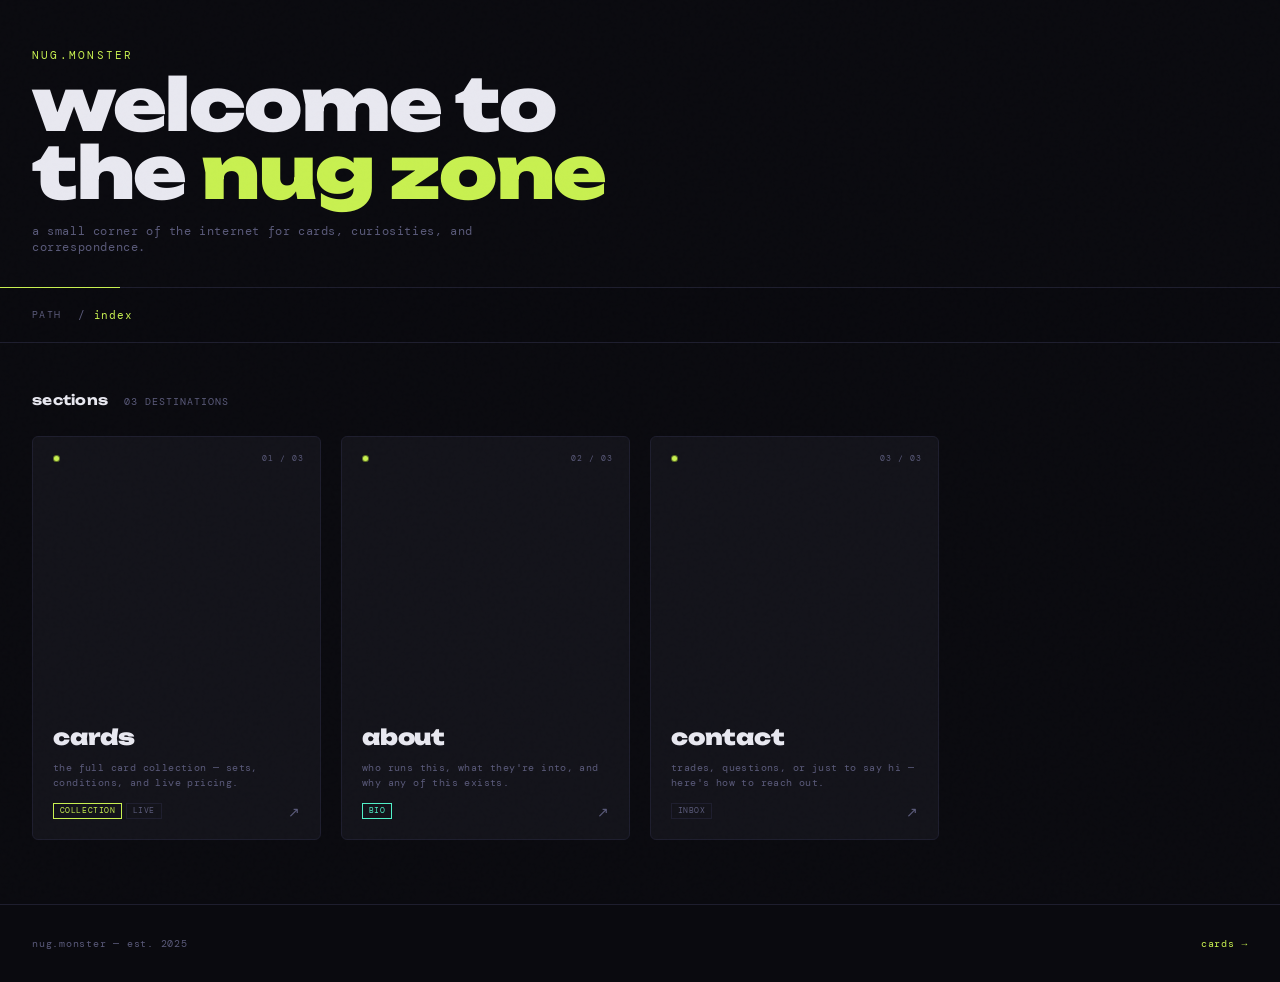
==== index.html @ ece79e18 "Refactor CSS and update HTML links for structure" ====
<!DOCTYPE html>
<html lang="en">

<head>
  <meta charset="UTF-8">
  <meta name="viewport" content="width=device-width, initial-scale=1.0">
  <title>nug.monster</title>
  <link rel="preconnect" href="https://fonts.googleapis.com">
  <link
    href="https://fonts.googleapis.com/css2?family=Unbounded:wght@400;700;900&family=DM+Mono:ital,wght@0,300;0,400;1,300&display=swap"
    rel="stylesheet">
  <style>
    :root {
      --bg: #0a0a0f;
      --surface: #13131a;
      --border: #1e1e2e;
      --accent: #c8f050;
      --accent2: #50f0c8;
      --text: #e8e8f0;
      --muted: #5a5a7a;
      --card-glow: rgba(200, 240, 80, 0.08);
    }

    *,
    *::before,
    *::after {
      box-sizing: border-box;
      margin: 0;
      padding: 0;
    }

    body {
      background: var(--bg);
      color: var(--text);
      font-family: 'DM Mono', monospace;
      min-height: 100vh;
      overflow-x: hidden;
      display: flex;
      flex-direction: column;
    }

    body::before {
      content: '';
      position: fixed;
      inset: 0;
      background-image: url("data:image/svg+xml,%3Csvg viewBox='0 0 256 256' xmlns='http://www.w3.org/2000/svg'%3E%3Cfilter id='noise'%3E%3CfeTurbulence type='fractalNoise' baseFrequency='0.9' numOctaves='4' stitchTiles='stitch'/%3E%3C/filter%3E%3Crect width='100%25' height='100%25' filter='url(%23noise)' opacity='0.04'/%3E%3C/svg%3E");
      pointer-events: none;
      z-index: 1000;
      opacity: 0.4;
    }

    /* ── Header ── */
    header {
      padding: 3rem 2rem 2rem;
      border-bottom: 1px solid var(--border);
      display: flex;
      flex-direction: column;
      gap: 0.5rem;
      position: relative;
    }

    header::after {
      content: '';
      position: absolute;
      bottom: -1px;
      left: 0;
      width: 120px;
      height: 1px;
      background: var(--accent);
    }

    .site-label {
      font-size: 0.7rem;
      letter-spacing: 0.2em;
      color: var(--accent);
      text-transform: uppercase;
    }

    h1 {
      font-family: 'Unbounded', sans-serif;
      font-weight: 900;
      font-size: clamp(2rem, 6vw, 4.5rem);
      line-height: 0.95;
      letter-spacing: -0.02em;
    }

    h1 span {
      color: var(--accent);
    }

    .subtitle {
      font-size: 0.75rem;
      color: var(--muted);
      letter-spacing: 0.05em;
      margin-top: 0.5rem;
      max-width: 560px;
    }

    /* ── Nav breadcrumb (matches .controls) ── */
    .breadcrumb {
      padding: 1.25rem 2rem;
      display: flex;
      gap: 1rem;
      align-items: center;
      flex-wrap: wrap;
      border-bottom: 1px solid var(--border);
      background: rgba(10, 10, 15, 0.92);
      backdrop-filter: blur(12px);
    }

    .breadcrumb-label {
      font-size: 0.6rem;
      color: var(--muted);
      letter-spacing: 0.15em;
      text-transform: uppercase;
    }

    .breadcrumb-path {
      font-size: 0.7rem;
      color: var(--muted);
      letter-spacing: 0.08em;
    }

    .breadcrumb-path strong {
      color: var(--accent);
      font-weight: 400;
    }

    /* ── Main grid ── */
    main {
      padding: 3rem 2rem 4rem;
      flex: 1;
    }

    .section-head {
      display: flex;
      align-items: baseline;
      gap: 1rem;
      margin-bottom: 1.75rem;
    }

    .section-title {
      font-family: 'Unbounded', sans-serif;
      font-size: 0.85rem;
      font-weight: 700;
      letter-spacing: 0.02em;
    }

    .section-count {
      font-size: 0.6rem;
      color: var(--muted);
      letter-spacing: 0.1em;
      text-transform: uppercase;
    }

    .tile-grid {
      display: grid;
      grid-template-columns: repeat(auto-fill, minmax(240px, 1fr));
      gap: 1.25rem;
    }

    .tile {
      position: relative;
      display: flex;
      flex-direction: column;
      padding: 1.5rem 1.25rem 1.25rem;
      background: var(--surface);
      border: 1px solid var(--border);
      border-radius: 6px;
      text-decoration: none;
      color: inherit;
      aspect-ratio: 2.5 / 3.5;
      overflow: hidden;
      transition: border-color 0.2s, box-shadow 0.2s, transform 0.2s;
      opacity: 0;
      transform: translateY(10px);
      animation: fadeUp 0.4s ease forwards;
    }

    .tile:nth-child(1) {
      animation-delay: 0.05s;
    }

    .tile:nth-child(2) {
      animation-delay: 0.15s;
    }

    .tile:nth-child(3) {
      animation-delay: 0.25s;
    }

    @keyframes fadeUp {
      to {
        opacity: 1;
        transform: translateY(0);
      }
    }

    .tile:hover {
      border-color: var(--accent);
      box-shadow: 0 0 20px var(--card-glow), 0 8px 24px rgba(0, 0, 0, 0.5);
      transform: translateY(-3px) rotate(-0.4deg);
    }

    .tile-index {
      position: absolute;
      top: 1rem;
      right: 1rem;
      font-size: 0.52rem;
      letter-spacing: 0.12em;
      color: var(--muted);
    }

    .tile-status {
      position: absolute;
      top: 1.15rem;
      left: 1.25rem;
      width: 7px;
      height: 7px;
      border-radius: 50%;
      background: var(--accent);
      border: 1px solid rgba(0, 0, 0, 0.5);
    }

    .tile-body {
      margin-top: auto;
      display: flex;
      flex-direction: column;
      gap: 0.75rem;
    }

    .tile-name {
      font-family: 'Unbounded', sans-serif;
      font-size: 1.35rem;
      font-weight: 900;
      letter-spacing: -0.01em;
      line-height: 1;
      transition: color 0.15s;
    }

    .tile:hover .tile-name {
      color: var(--accent);
    }

    .tile-desc {
      font-size: 0.62rem;
      color: var(--muted);
      letter-spacing: 0.04em;
      line-height: 1.5;
      min-height: 2.4em;
    }

    .tile-tags {
      display: flex;
      gap: 0.25rem;
      flex-wrap: wrap;
    }

    .tag {
      font-size: 0.52rem;
      letter-spacing: 0.07em;
      text-transform: uppercase;
      padding: 0.12rem 0.35rem;
      border: 1px solid var(--border);
      color: var(--muted);
    }

    .tag.primary {
      border-color: var(--accent);
      color: var(--accent);
    }

    .tag.secondary {
      border-color: var(--accent2);
      color: var(--accent2);
    }

    .tile-arrow {
      position: absolute;
      bottom: 1.15rem;
      right: 1.25rem;
      font-family: 'DM Mono', monospace;
      font-size: 0.85rem;
      color: var(--muted);
      transition: color 0.15s, transform 0.2s;
    }

    .tile:hover .tile-arrow {
      color: var(--accent);
      transform: translate(4px, -4px);
    }

    /* ── Footer ── */
    footer {
      padding: 2rem;
      border-top: 1px solid var(--border);
      font-size: 0.6rem;
      color: var(--muted);
      letter-spacing: 0.08em;
      display: flex;
      justify-content: space-between;
      flex-wrap: wrap;
      gap: 0.5rem;
    }

    footer a {
      color: var(--accent);
      text-decoration: none;
    }

    footer a:hover {
      color: var(--accent2);
    }

    @media (max-width: 540px) {
      header {
        padding: 2.25rem 1.25rem 1.5rem;
      }

      .breadcrumb {
        padding: 1rem 1.25rem;
      }

      main {
        padding: 2rem 1.25rem 3rem;
      }

      footer {
        padding: 1.5rem 1.25rem;
      }

      .tile-grid {
        grid-template-columns: 1fr;
      }

      .tile {
        aspect-ratio: auto;
        min-height: 220px;
      }
    }
  </style>
</head>

<body>
  <header>
    <span class="site-label">nug.monster</span>
    <h1>welcome to<br>the <span>nug zone</span></h1>
    <p class="subtitle">a small corner of the internet for cards, curiosities, and correspondence.</p>
  </header>

  <nav class="breadcrumb">
    <span class="breadcrumb-label">path</span>
    <span class="breadcrumb-path">/ <strong>index</strong></span>
  </nav>

  <main>
    <div class="section-head">
      <span class="section-title">sections</span>
      <span class="section-count">03 destinations</span>
    </div>

    <div class="tile-grid">
      <a class="tile" href="collection/index.html">
        <span class="tile-index">01 / 03</span>
        <span class="tile-status"></span>
        <div class="tile-body">
          <div class="tile-name">cards</div>
          <p class="tile-desc">the full card collection — sets, conditions, and live pricing.</p>
          <div class="tile-tags">
            <span class="tag primary">collection</span>
            <span class="tag">live</span>
          </div>
        </div>
        <span class="tile-arrow">↗</span>
      </a>

      <a class="tile" href="about/index.html">
        <span class="tile-index">02 / 03</span>
        <span class="tile-status"></span>
        <div class="tile-body">
          <div class="tile-name">about</div>
          <p class="tile-desc">who runs this, what they're into, and why any of this exists.</p>
          <div class="tile-tags">
            <span class="tag secondary">bio</span>
          </div>
        </div>
        <span class="tile-arrow">↗</span>
      </a>

      <a class="tile" href="contact/index.html">
        <span class="tile-index">03 / 03</span>
        <span class="tile-status"></span>
        <div class="tile-body">
          <div class="tile-name">contact</div>
          <p class="tile-desc">trades, questions, or just to say hi — here's how to reach out.</p>
          <div class="tile-tags">
            <span class="tag">inbox</span>
          </div>
        </div>
        <span class="tile-arrow">↗</span>
      </a>
    </div>
  </main>

  <footer>
    <span>nug.monster — est. 2025</span>
    <span><a href="index.html">cards →</a></span>
  </footer>
</body>

</html>
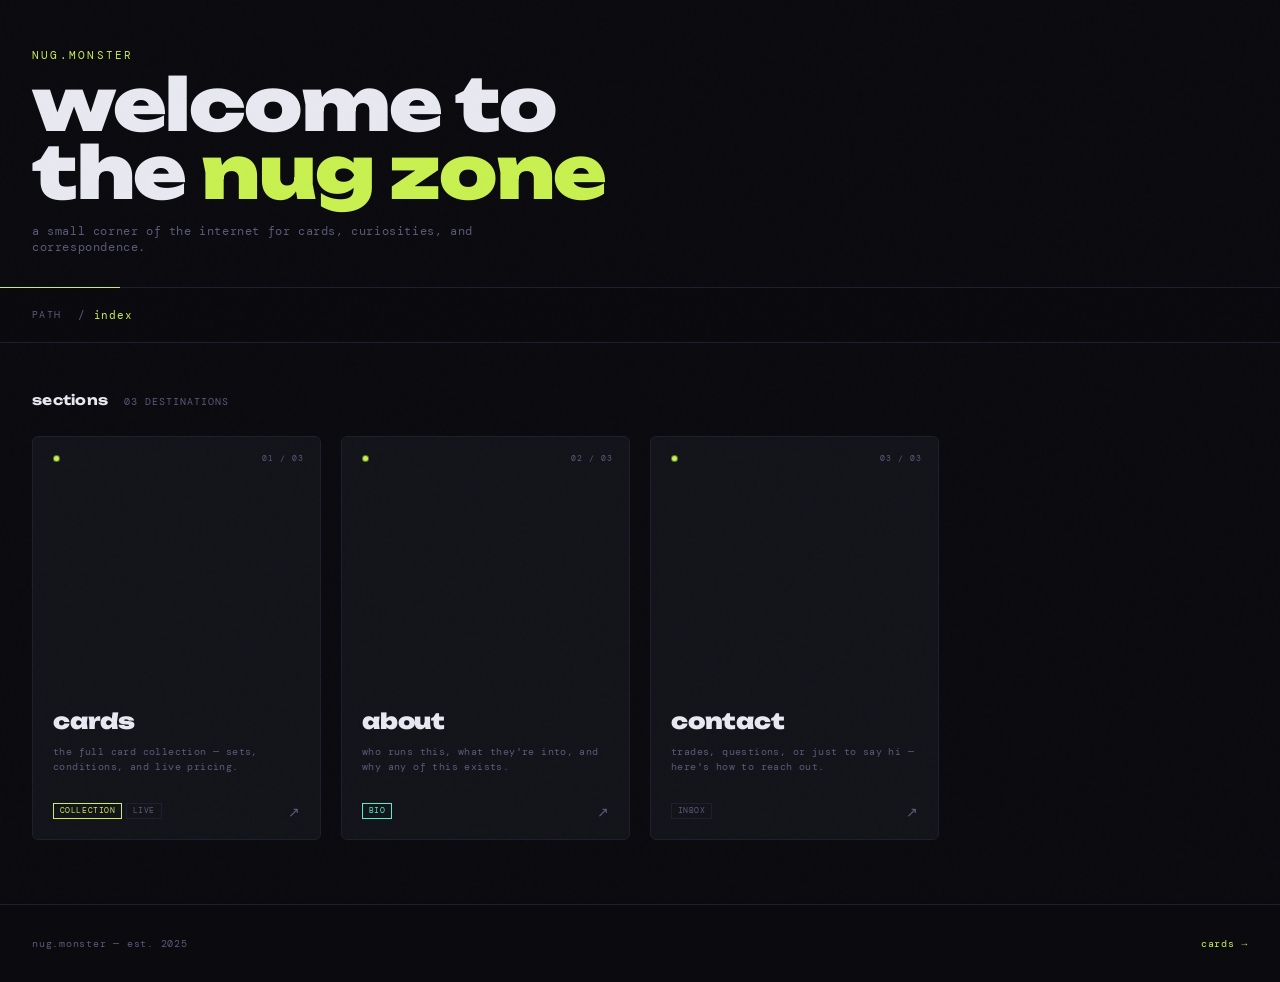
==== commit ac6bf2d0: "Updated CSS and added about and contact pages." ====
--- a/index.html
+++ b/index.html
@@ -9,336 +9,7 @@
   <link
     href="https://fonts.googleapis.com/css2?family=Unbounded:wght@400;700;900&family=DM+Mono:ital,wght@0,300;0,400;1,300&display=swap"
     rel="stylesheet">
-  <style>
-    :root {
-      --bg: #0a0a0f;
-      --surface: #13131a;
-      --border: #1e1e2e;
-      --accent: #c8f050;
-      --accent2: #50f0c8;
-      --text: #e8e8f0;
-      --muted: #5a5a7a;
-      --card-glow: rgba(200, 240, 80, 0.08);
-    }
-
-    *,
-    *::before,
-    *::after {
-      box-sizing: border-box;
-      margin: 0;
-      padding: 0;
-    }
-
-    body {
-      background: var(--bg);
-      color: var(--text);
-      font-family: 'DM Mono', monospace;
-      min-height: 100vh;
-      overflow-x: hidden;
-      display: flex;
-      flex-direction: column;
-    }
-
-    body::before {
-      content: '';
-      position: fixed;
-      inset: 0;
-      background-image: url("data:image/svg+xml,%3Csvg viewBox='0 0 256 256' xmlns='http://www.w3.org/2000/svg'%3E%3Cfilter id='noise'%3E%3CfeTurbulence type='fractalNoise' baseFrequency='0.9' numOctaves='4' stitchTiles='stitch'/%3E%3C/filter%3E%3Crect width='100%25' height='100%25' filter='url(%23noise)' opacity='0.04'/%3E%3C/svg%3E");
-      pointer-events: none;
-      z-index: 1000;
-      opacity: 0.4;
-    }
-
-    /* ── Header ── */
-    header {
-      padding: 3rem 2rem 2rem;
-      border-bottom: 1px solid var(--border);
-      display: flex;
-      flex-direction: column;
-      gap: 0.5rem;
-      position: relative;
-    }
-
-    header::after {
-      content: '';
-      position: absolute;
-      bottom: -1px;
-      left: 0;
-      width: 120px;
-      height: 1px;
-      background: var(--accent);
-    }
-
-    .site-label {
-      font-size: 0.7rem;
-      letter-spacing: 0.2em;
-      color: var(--accent);
-      text-transform: uppercase;
-    }
-
-    h1 {
-      font-family: 'Unbounded', sans-serif;
-      font-weight: 900;
-      font-size: clamp(2rem, 6vw, 4.5rem);
-      line-height: 0.95;
-      letter-spacing: -0.02em;
-    }
-
-    h1 span {
-      color: var(--accent);
-    }
-
-    .subtitle {
-      font-size: 0.75rem;
-      color: var(--muted);
-      letter-spacing: 0.05em;
-      margin-top: 0.5rem;
-      max-width: 560px;
-    }
-
-    /* ── Nav breadcrumb (matches .controls) ── */
-    .breadcrumb {
-      padding: 1.25rem 2rem;
-      display: flex;
-      gap: 1rem;
-      align-items: center;
-      flex-wrap: wrap;
-      border-bottom: 1px solid var(--border);
-      background: rgba(10, 10, 15, 0.92);
-      backdrop-filter: blur(12px);
-    }
-
-    .breadcrumb-label {
-      font-size: 0.6rem;
-      color: var(--muted);
-      letter-spacing: 0.15em;
-      text-transform: uppercase;
-    }
-
-    .breadcrumb-path {
-      font-size: 0.7rem;
-      color: var(--muted);
-      letter-spacing: 0.08em;
-    }
-
-    .breadcrumb-path strong {
-      color: var(--accent);
-      font-weight: 400;
-    }
-
-    /* ── Main grid ── */
-    main {
-      padding: 3rem 2rem 4rem;
-      flex: 1;
-    }
-
-    .section-head {
-      display: flex;
-      align-items: baseline;
-      gap: 1rem;
-      margin-bottom: 1.75rem;
-    }
-
-    .section-title {
-      font-family: 'Unbounded', sans-serif;
-      font-size: 0.85rem;
-      font-weight: 700;
-      letter-spacing: 0.02em;
-    }
-
-    .section-count {
-      font-size: 0.6rem;
-      color: var(--muted);
-      letter-spacing: 0.1em;
-      text-transform: uppercase;
-    }
-
-    .tile-grid {
-      display: grid;
-      grid-template-columns: repeat(auto-fill, minmax(240px, 1fr));
-      gap: 1.25rem;
-    }
-
-    .tile {
-      position: relative;
-      display: flex;
-      flex-direction: column;
-      padding: 1.5rem 1.25rem 1.25rem;
-      background: var(--surface);
-      border: 1px solid var(--border);
-      border-radius: 6px;
-      text-decoration: none;
-      color: inherit;
-      aspect-ratio: 2.5 / 3.5;
-      overflow: hidden;
-      transition: border-color 0.2s, box-shadow 0.2s, transform 0.2s;
-      opacity: 0;
-      transform: translateY(10px);
-      animation: fadeUp 0.4s ease forwards;
-    }
-
-    .tile:nth-child(1) {
-      animation-delay: 0.05s;
-    }
-
-    .tile:nth-child(2) {
-      animation-delay: 0.15s;
-    }
-
-    .tile:nth-child(3) {
-      animation-delay: 0.25s;
-    }
-
-    @keyframes fadeUp {
-      to {
-        opacity: 1;
-        transform: translateY(0);
-      }
-    }
-
-    .tile:hover {
-      border-color: var(--accent);
-      box-shadow: 0 0 20px var(--card-glow), 0 8px 24px rgba(0, 0, 0, 0.5);
-      transform: translateY(-3px) rotate(-0.4deg);
-    }
-
-    .tile-index {
-      position: absolute;
-      top: 1rem;
-      right: 1rem;
-      font-size: 0.52rem;
-      letter-spacing: 0.12em;
-      color: var(--muted);
-    }
-
-    .tile-status {
-      position: absolute;
-      top: 1.15rem;
-      left: 1.25rem;
-      width: 7px;
-      height: 7px;
-      border-radius: 50%;
-      background: var(--accent);
-      border: 1px solid rgba(0, 0, 0, 0.5);
-    }
-
-    .tile-body {
-      margin-top: auto;
-      display: flex;
-      flex-direction: column;
-      gap: 0.75rem;
-    }
-
-    .tile-name {
-      font-family: 'Unbounded', sans-serif;
-      font-size: 1.35rem;
-      font-weight: 900;
-      letter-spacing: -0.01em;
-      line-height: 1;
-      transition: color 0.15s;
-    }
-
-    .tile:hover .tile-name {
-      color: var(--accent);
-    }
-
-    .tile-desc {
-      font-size: 0.62rem;
-      color: var(--muted);
-      letter-spacing: 0.04em;
-      line-height: 1.5;
-      min-height: 2.4em;
-    }
-
-    .tile-tags {
-      display: flex;
-      gap: 0.25rem;
-      flex-wrap: wrap;
-    }
-
-    .tag {
-      font-size: 0.52rem;
-      letter-spacing: 0.07em;
-      text-transform: uppercase;
-      padding: 0.12rem 0.35rem;
-      border: 1px solid var(--border);
-      color: var(--muted);
-    }
-
-    .tag.primary {
-      border-color: var(--accent);
-      color: var(--accent);
-    }
-
-    .tag.secondary {
-      border-color: var(--accent2);
-      color: var(--accent2);
-    }
-
-    .tile-arrow {
-      position: absolute;
-      bottom: 1.15rem;
-      right: 1.25rem;
-      font-family: 'DM Mono', monospace;
-      font-size: 0.85rem;
-      color: var(--muted);
-      transition: color 0.15s, transform 0.2s;
-    }
-
-    .tile:hover .tile-arrow {
-      color: var(--accent);
-      transform: translate(4px, -4px);
-    }
-
-    /* ── Footer ── */
-    footer {
-      padding: 2rem;
-      border-top: 1px solid var(--border);
-      font-size: 0.6rem;
-      color: var(--muted);
-      letter-spacing: 0.08em;
-      display: flex;
-      justify-content: space-between;
-      flex-wrap: wrap;
-      gap: 0.5rem;
-    }
-
-    footer a {
-      color: var(--accent);
-      text-decoration: none;
-    }
-
-    footer a:hover {
-      color: var(--accent2);
-    }
-
-    @media (max-width: 540px) {
-      header {
-        padding: 2.25rem 1.25rem 1.5rem;
-      }
-
-      .breadcrumb {
-        padding: 1rem 1.25rem;
-      }
-
-      main {
-        padding: 2rem 1.25rem 3rem;
-      }
-
-      footer {
-        padding: 1.5rem 1.25rem;
-      }
-
-      .tile-grid {
-        grid-template-columns: 1fr;
-      }
-
-      .tile {
-        aspect-ratio: auto;
-        min-height: 220px;
-      }
-    }
-  </style>
+  <link rel="stylesheet" href="styles.css">
 </head>
 
 <body>
@@ -408,4 +79,4 @@
   </footer>
 </body>
 
-</html>
+</html>
--- a/styles.css
+++ b/styles.css
@@ -0,0 +1,396 @@
+:root {
+  --bg: #0a0a0f;
+  --surface: #13131a;
+  --border: #1e1e2e;
+  --accent: #c8f050;
+  --accent2: #50f0c8;
+  --text: #e8e8f0;
+  --muted: #5a5a7a;
+  --card-glow: rgba(200, 240, 80, 0.08);
+}
+
+*,
+*::before,
+*::after {
+  box-sizing: border-box;
+  margin: 0;
+  padding: 0;
+}
+
+body {
+  background: var(--bg);
+  color: var(--text);
+  font-family: 'DM Mono', monospace;
+  min-height: 100vh;
+  overflow-x: hidden;
+  display: flex;
+  flex-direction: column;
+}
+
+body::before {
+  content: '';
+  position: fixed;
+  inset: 0;
+  background-image: url("data:image/svg+xml,%3Csvg viewBox='0 0 256 256' xmlns='http://www.w3.org/2000/svg'%3E%3Cfilter id='noise'%3E%3CfeTurbulence type='fractalNoise' baseFrequency='0.9' numOctaves='4' stitchTiles='stitch'/%3E%3C/filter%3E%3Crect width='100%25' height='100%25' filter='url(%23noise)' opacity='0.04'/%3E%3C/svg%3E");
+  pointer-events: none;
+  z-index: 1000;
+  opacity: 0.4;
+}
+
+/* ── Header ── */
+header {
+  padding: 3rem 2rem 2rem;
+  border-bottom: 1px solid var(--border);
+  display: flex;
+  flex-direction: column;
+  gap: 0.5rem;
+  position: relative;
+}
+
+header::after {
+  content: '';
+  position: absolute;
+  bottom: -1px;
+  left: 0;
+  width: 120px;
+  height: 1px;
+  background: var(--accent);
+}
+
+.site-label {
+  font-size: 0.7rem;
+  letter-spacing: 0.2em;
+  color: var(--accent);
+  text-transform: uppercase;
+}
+
+h1 {
+  font-family: 'Unbounded', sans-serif;
+  font-weight: 900;
+  font-size: clamp(2rem, 6vw, 4.5rem);
+  line-height: 0.95;
+  letter-spacing: -0.02em;
+}
+
+h1 span {
+  color: var(--accent);
+}
+
+.subtitle {
+  font-size: 0.75rem;
+  color: var(--muted);
+  letter-spacing: 0.05em;
+  margin-top: 0.5rem;
+  max-width: 560px;
+}
+
+/* ── Nav breadcrumb ── */
+.breadcrumb {
+  padding: 1.25rem 2rem;
+  display: flex;
+  gap: 1rem;
+  align-items: center;
+  flex-wrap: wrap;
+  border-bottom: 1px solid var(--border);
+  background: rgba(10, 10, 15, 0.92);
+  backdrop-filter: blur(12px);
+}
+
+.breadcrumb-label {
+  font-size: 0.6rem;
+  color: var(--muted);
+  letter-spacing: 0.15em;
+  text-transform: uppercase;
+}
+
+.breadcrumb-path {
+  font-size: 0.7rem;
+  color: var(--muted);
+  letter-spacing: 0.08em;
+}
+
+.breadcrumb-path strong {
+  color: var(--accent);
+  font-weight: 400;
+}
+
+.breadcrumb-path a {
+  color: var(--accent);
+  text-decoration: none;
+  cursor: pointer;
+}
+
+.breadcrumb-path a:hover {
+  color: var(--accent2);
+}
+
+/* ── Main content ── */
+main {
+  padding: 3rem 2rem 4rem;
+  flex: 1;
+}
+
+main.page-content {
+  max-width: 800px;
+}
+
+main h2 {
+  font-family: 'Unbounded', sans-serif;
+  font-size: 1.5rem;
+  font-weight: 700;
+  margin-bottom: 1.5rem;
+  margin-top: 2rem;
+}
+
+main p {
+  font-size: 0.85rem;
+  line-height: 1.6;
+  color: var(--text);
+  margin-bottom: 1rem;
+}
+
+main a {
+  color: var(--accent);
+  text-decoration: none;
+}
+
+main a:hover {
+  color: var(--accent2);
+}
+
+/* ── Home page grid ── */
+.section-head {
+  display: flex;
+  align-items: baseline;
+  gap: 1rem;
+  margin-bottom: 1.75rem;
+}
+
+.section-title {
+  font-family: 'Unbounded', sans-serif;
+  font-size: 0.85rem;
+  font-weight: 700;
+  letter-spacing: 0.02em;
+}
+
+.section-count {
+  font-size: 0.6rem;
+  color: var(--muted);
+  letter-spacing: 0.1em;
+  text-transform: uppercase;
+}
+
+.tile-grid {
+  display: grid;
+  grid-template-columns: repeat(auto-fill, minmax(240px, 1fr));
+  gap: 1.25rem;
+}
+
+.tile {
+  position: relative;
+  display: flex;
+  flex-direction: column;
+  padding: 1.5rem 1.25rem 1.25rem;
+  background: var(--surface);
+  border: 1px solid var(--border);
+  border-radius: 6px;
+  text-decoration: none;
+  color: inherit;
+  aspect-ratio: 2.5 / 3.5;
+  overflow: hidden;
+  transition: border-color 0.2s, box-shadow 0.2s, transform 0.2s;
+  opacity: 0;
+  transform: translateY(10px);
+  animation: fadeUp 0.4s ease forwards;
+}
+
+.tile:nth-child(1) {
+  animation-delay: 0.05s;
+}
+
+.tile:nth-child(2) {
+  animation-delay: 0.15s;
+}
+
+.tile:nth-child(3) {
+  animation-delay: 0.25s;
+}
+
+@keyframes fadeUp {
+  to {
+    opacity: 1;
+    transform: translateY(0);
+  }
+}
+
+.tile:hover {
+  border-color: var(--accent);
+  box-shadow: 0 0 20px var(--card-glow), 0 8px 24px rgba(0, 0, 0, 0.5);
+  transform: translateY(-3px) rotate(-0.4deg);
+}
+
+.tile-index {
+  position: absolute;
+  top: 1rem;
+  right: 1rem;
+  font-size: 0.52rem;
+  letter-spacing: 0.12em;
+  color: var(--muted);
+}
+
+.tile-status {
+  position: absolute;
+  top: 1.15rem;
+  left: 1.25rem;
+  width: 7px;
+  height: 7px;
+  border-radius: 50%;
+  background: var(--accent);
+  border: 1px solid rgba(0, 0, 0, 0.5);
+}
+
+.tile-body {
+  margin-top: auto;
+  display: flex;
+  flex-direction: column;
+  gap: 0.75rem;
+}
+
+.tile-name {
+  font-family: 'Unbounded', sans-serif;
+  font-size: 1.35rem;
+  font-weight: 900;
+  letter-spacing: -0.01em;
+  line-height: 1;
+  transition: color 0.15s;
+}
+
+.tile:hover .tile-name {
+  color: var(--accent);
+}
+
+.tile-desc {
+  font-size: 0.62rem;
+  color: var(--muted);
+  letter-spacing: 0.04em;
+  line-height: 1.5;
+  min-height: 2.4em;
+}
+
+.tile-tags {
+  display: flex;
+  gap: 0.25rem;
+  flex-wrap: wrap;
+}
+
+.tag {
+  font-size: 0.52rem;
+  letter-spacing: 0.07em;
+  text-transform: uppercase;
+  padding: 0.12rem 0.35rem;
+  border: 1px solid var(--border);
+  color: var(--muted);
+}
+
+.tag.primary {
+  border-color: var(--accent);
+  color: var(--accent);
+}
+
+.tag.secondary {
+  border-color: var(--accent2);
+  color: var(--accent2);
+}
+
+.tile-arrow {
+  position: absolute;
+  bottom: 1.15rem;
+  right: 1.25rem;
+  font-family: 'DM Mono', monospace;
+  font-size: 0.85rem;
+  color: var(--muted);
+  transition: color 0.15s, transform 0.2s;
+}
+
+.tile:hover .tile-arrow {
+  color: var(--accent);
+  transform: translate(4px, -4px);
+}
+
+/* ── Contact page ── */
+.contact-methods {
+  display: flex;
+  flex-direction: column;
+  gap: 1.5rem;
+  margin-top: 2rem;
+}
+
+.contact-item {
+  padding: 1.25rem;
+  border: 1px solid var(--border);
+  border-radius: 6px;
+  background: var(--surface);
+}
+
+.contact-item h3 {
+  font-family: 'Unbounded', sans-serif;
+  font-size: 0.95rem;
+  font-weight: 700;
+  margin-bottom: 0.5rem;
+  color: var(--accent);
+}
+
+.contact-item p {
+  font-size: 0.75rem;
+  color: var(--muted);
+}
+
+/* ── Footer ── */
+footer {
+  padding: 2rem;
+  border-top: 1px solid var(--border);
+  font-size: 0.6rem;
+  color: var(--muted);
+  letter-spacing: 0.08em;
+  display: flex;
+  justify-content: space-between;
+  flex-wrap: wrap;
+  gap: 0.5rem;
+}
+
+footer a {
+  color: var(--accent);
+  text-decoration: none;
+}
+
+footer a:hover {
+  color: var(--accent2);
+}
+
+/* ── Responsive ── */
+@media (max-width: 540px) {
+  header {
+    padding: 2.25rem 1.25rem 1.5rem;
+  }
+
+  .breadcrumb {
+    padding: 1rem 1.25rem;
+  }
+
+  main {
+    padding: 2rem 1.25rem 3rem;
+  }
+
+  footer {
+    padding: 1.5rem 1.25rem;
+  }
+
+  .tile-grid {
+    grid-template-columns: 1fr;
+  }
+
+  .tile {
+    aspect-ratio: auto;
+    min-height: 220px;
+  }
+}
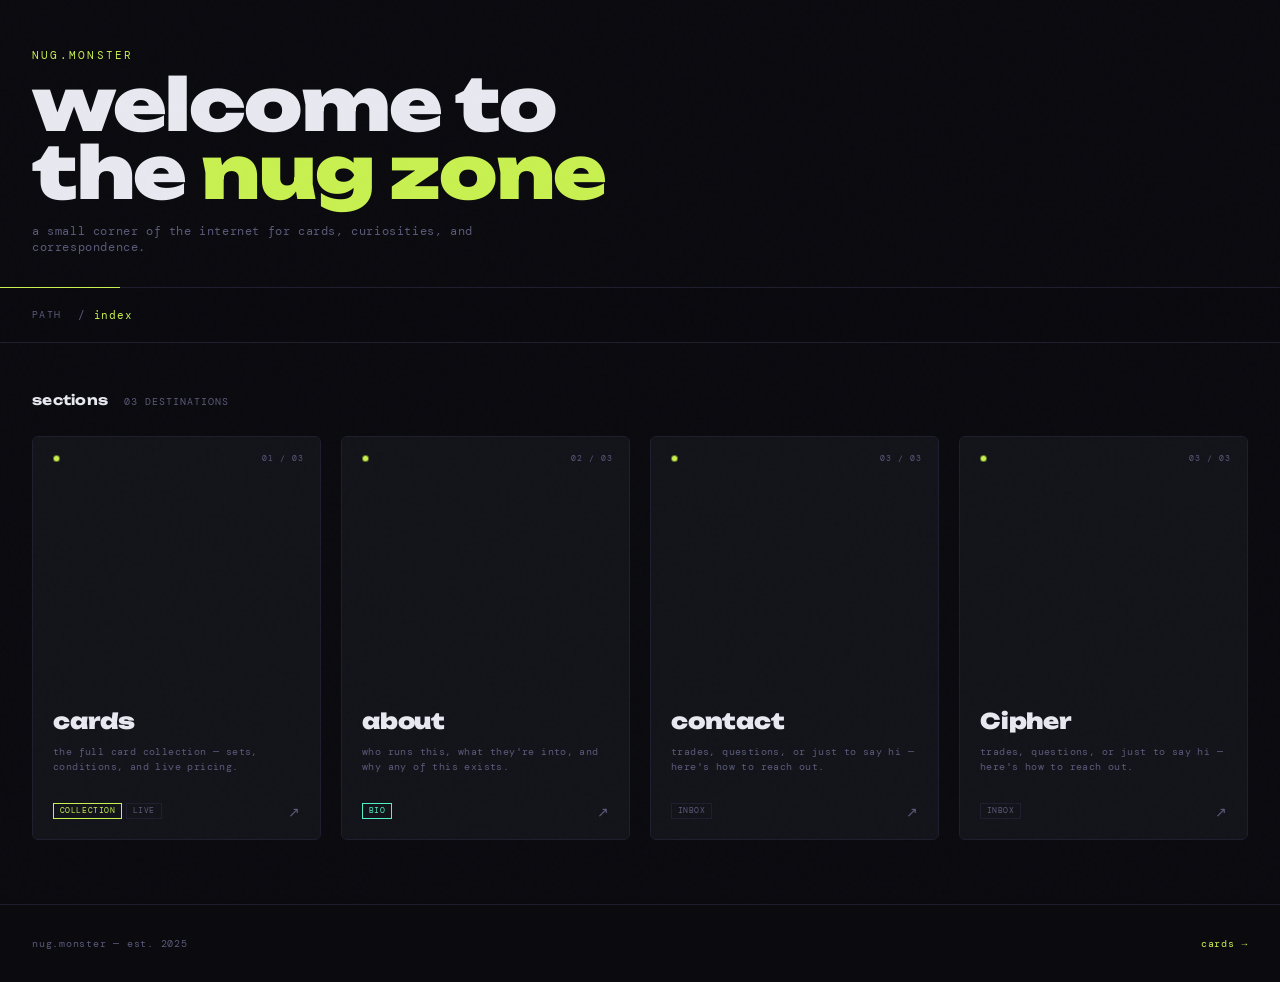
==== commit 0d3d23bc: "Added bsky analyzer" ====
--- a/index.html
+++ b/index.html
@@ -69,7 +69,19 @@
           </div>
         </div>
         <span class="tile-arrow">↗</span>
-      </a>
+
+        <a class="tile" href="Cipher/index.html">
+          <span class="tile-index">03 / 03</span>
+          <span class="tile-status"></span>
+          <div class="tile-body">
+            <div class="tile-name">Cipher</div>
+            <p class="tile-desc">trades, questions, or just to say hi — here's how to reach out.</p>
+            <div class="tile-tags">
+              <span class="tag">inbox</span>
+            </div>
+          </div>
+          <span class="tile-arrow">↗</span>
+        </a>
     </div>
   </main>
 
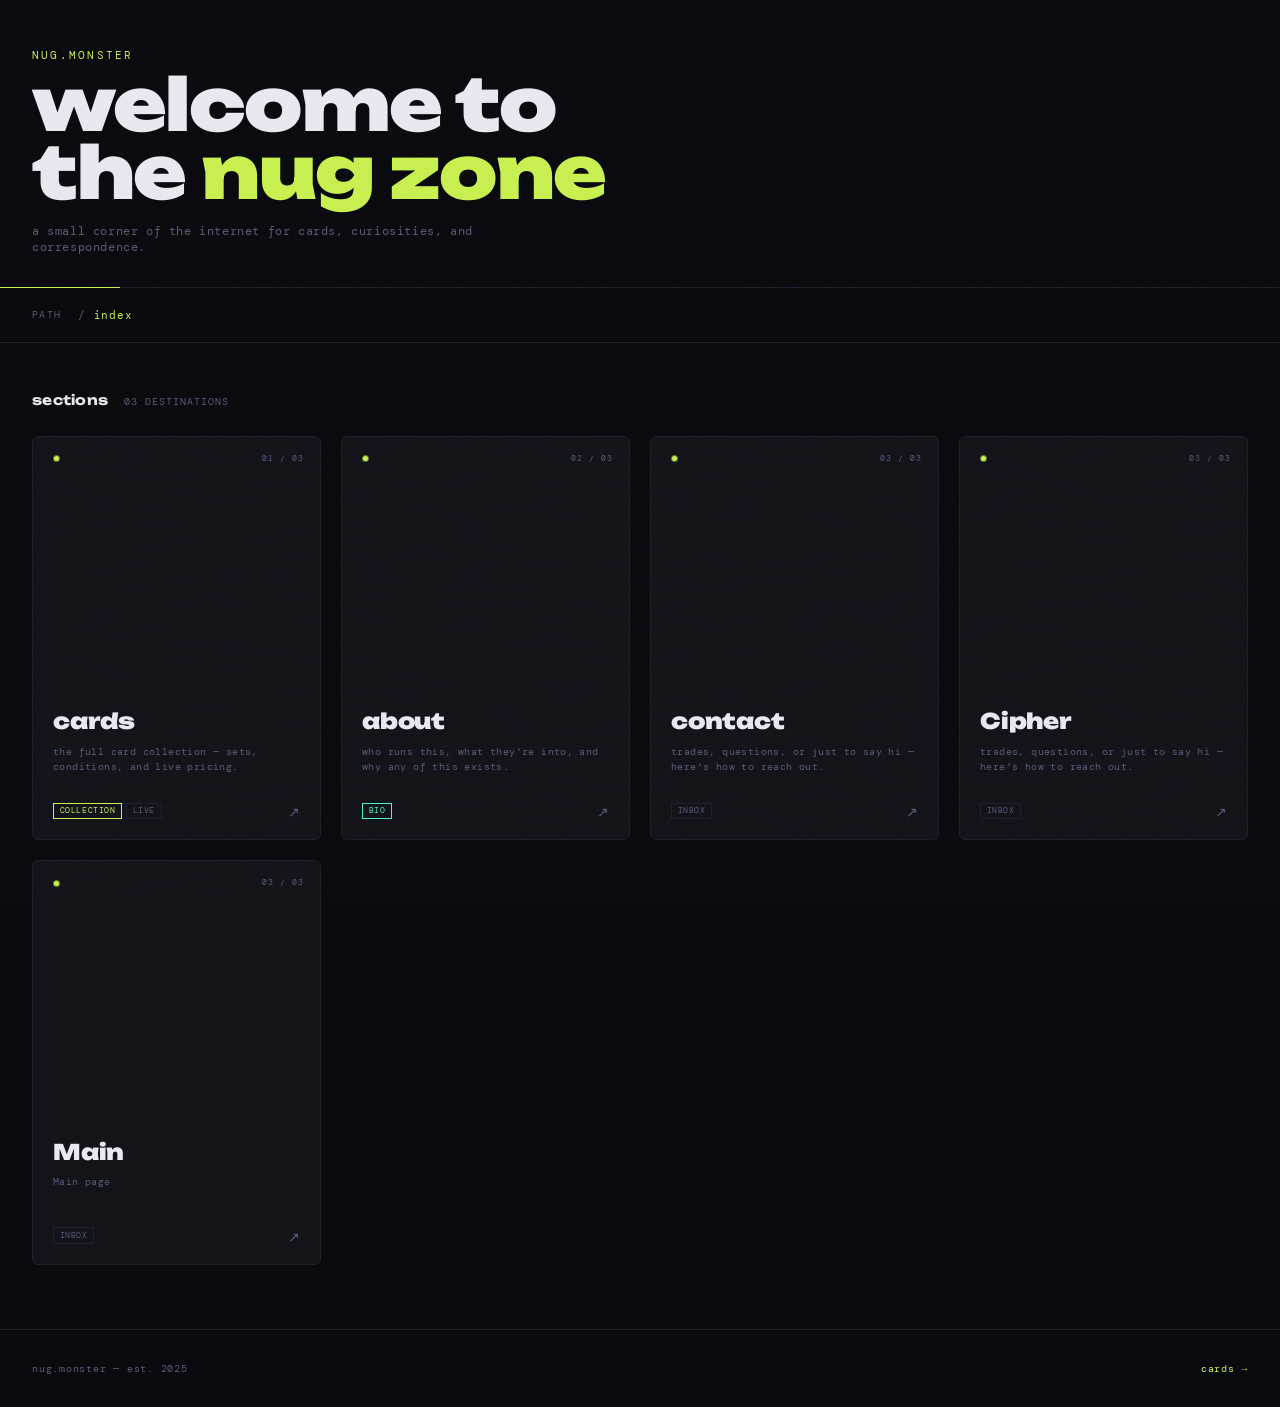
==== commit ffc86b15: "Updated tiles and main page" ====
--- a/index.html
+++ b/index.html
@@ -81,7 +81,19 @@
             </div>
           </div>
           <span class="tile-arrow">↗</span>
-        </a>
+
+          <a class="tile" href="main/index.html">
+            <span class="tile-index">03 / 03</span>
+            <span class="tile-status"></span>
+            <div class="tile-body">
+              <div class="tile-name">Main</div>
+              <p class="tile-desc">Main page</p>
+              <div class="tile-tags">
+                <span class="tag">inbox</span>
+              </div>
+            </div>
+            <span class="tile-arrow">↗</span>
+          </a>
     </div>
   </main>
 
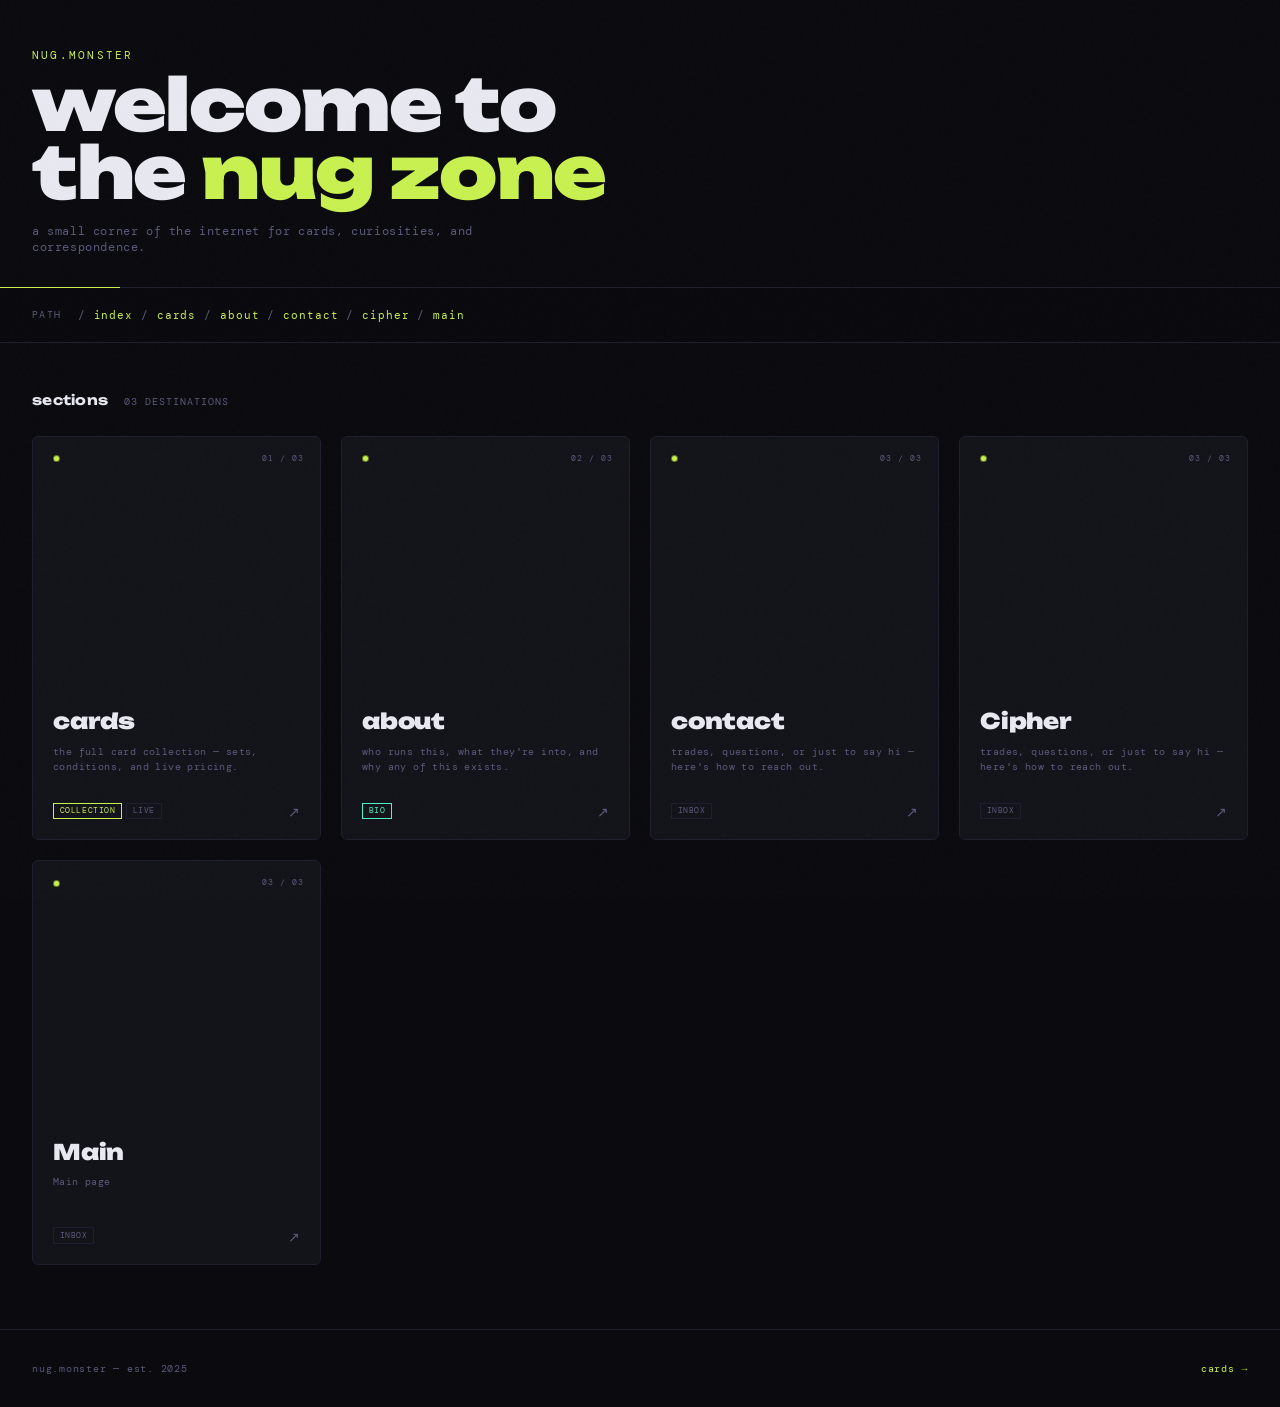
==== commit 96076de0: "Updated breadcrumb navigation" ====
--- a/index.html
+++ b/index.html
@@ -21,7 +21,14 @@
 
   <nav class="breadcrumb">
     <span class="breadcrumb-label">path</span>
-    <span class="breadcrumb-path">/ <strong>index</strong></span>
+    <span class="breadcrumb-path">
+      / <strong>index</strong>
+      / <a href="collection/index.html">cards</a>
+      / <a href="about/index.html">about</a>
+      / <a href="contact/index.html">contact</a>
+      / <a href="Cipher/index.html">cipher</a>
+      / <a href="main/index.html">main</a>
+    </span>
   </nav>
 
   <main>
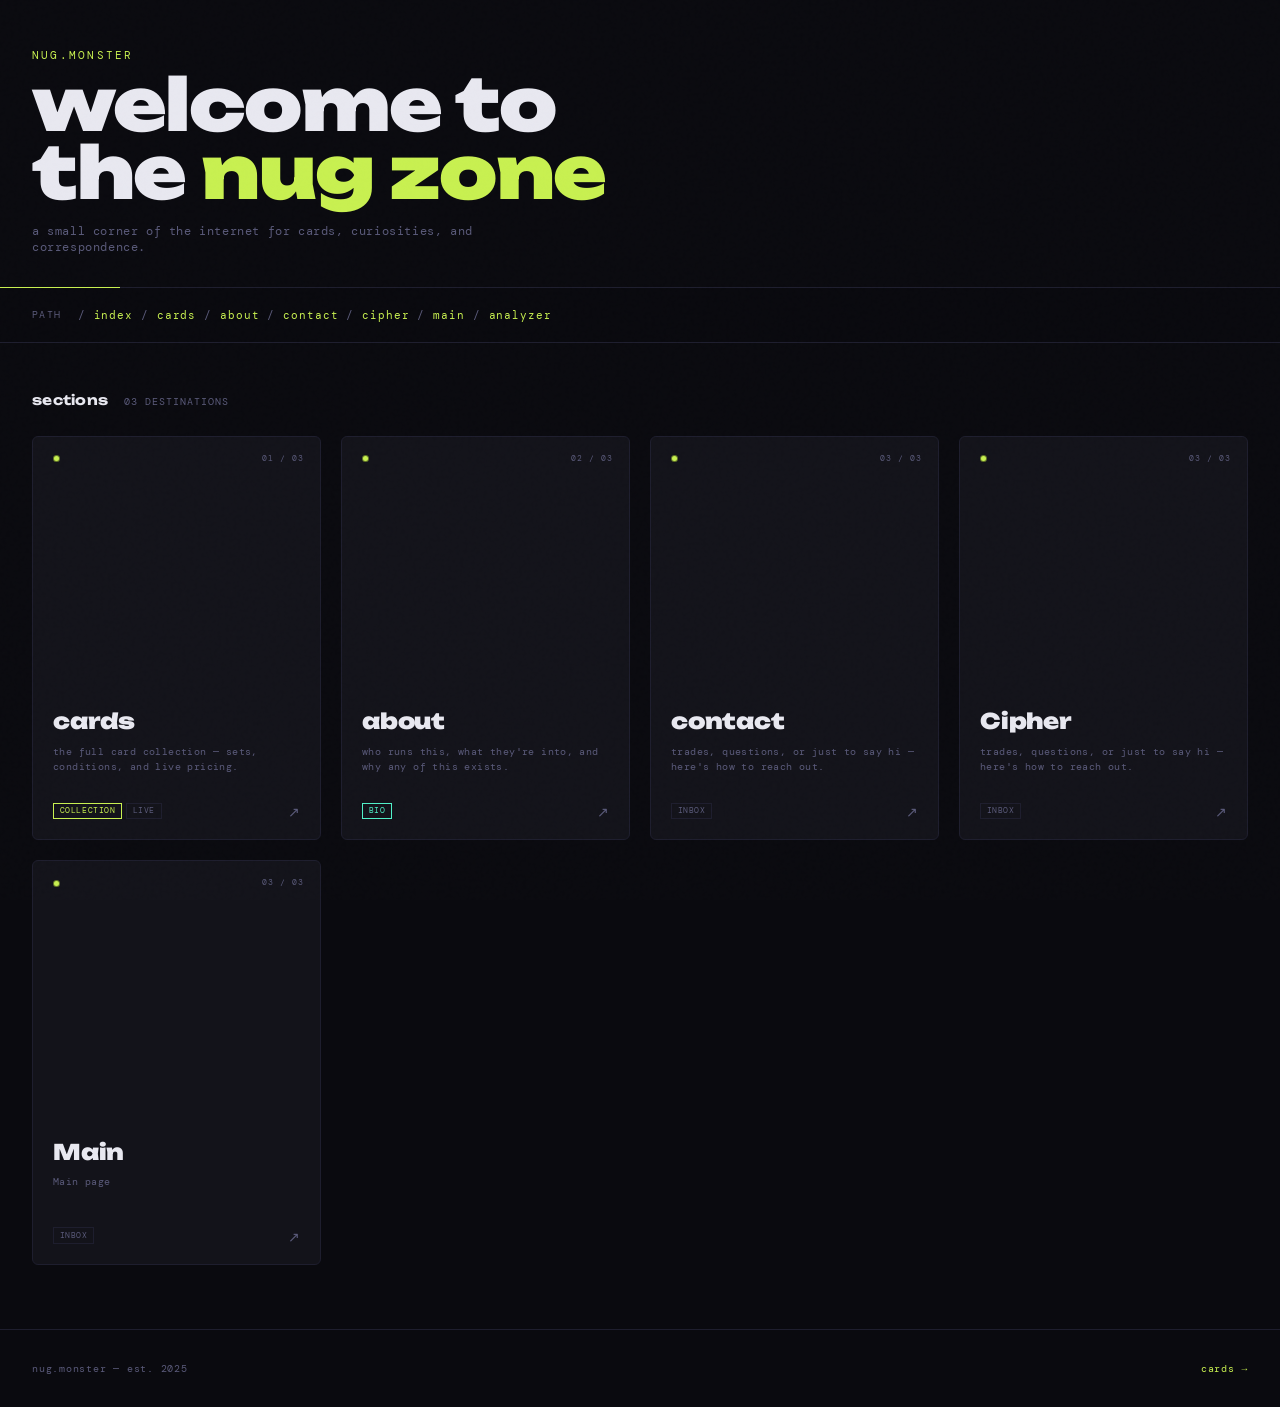
==== commit a4ad3e3a: "Updated navbar to include links to all pages and reflect the current page." ====
--- a/index.html
+++ b/index.html
@@ -28,6 +28,7 @@
       / <a href="contact/index.html">contact</a>
       / <a href="Cipher/index.html">cipher</a>
       / <a href="main/index.html">main</a>
+      / <a href="Analyzer/index.html">analyzer</a>
     </span>
   </nav>
 
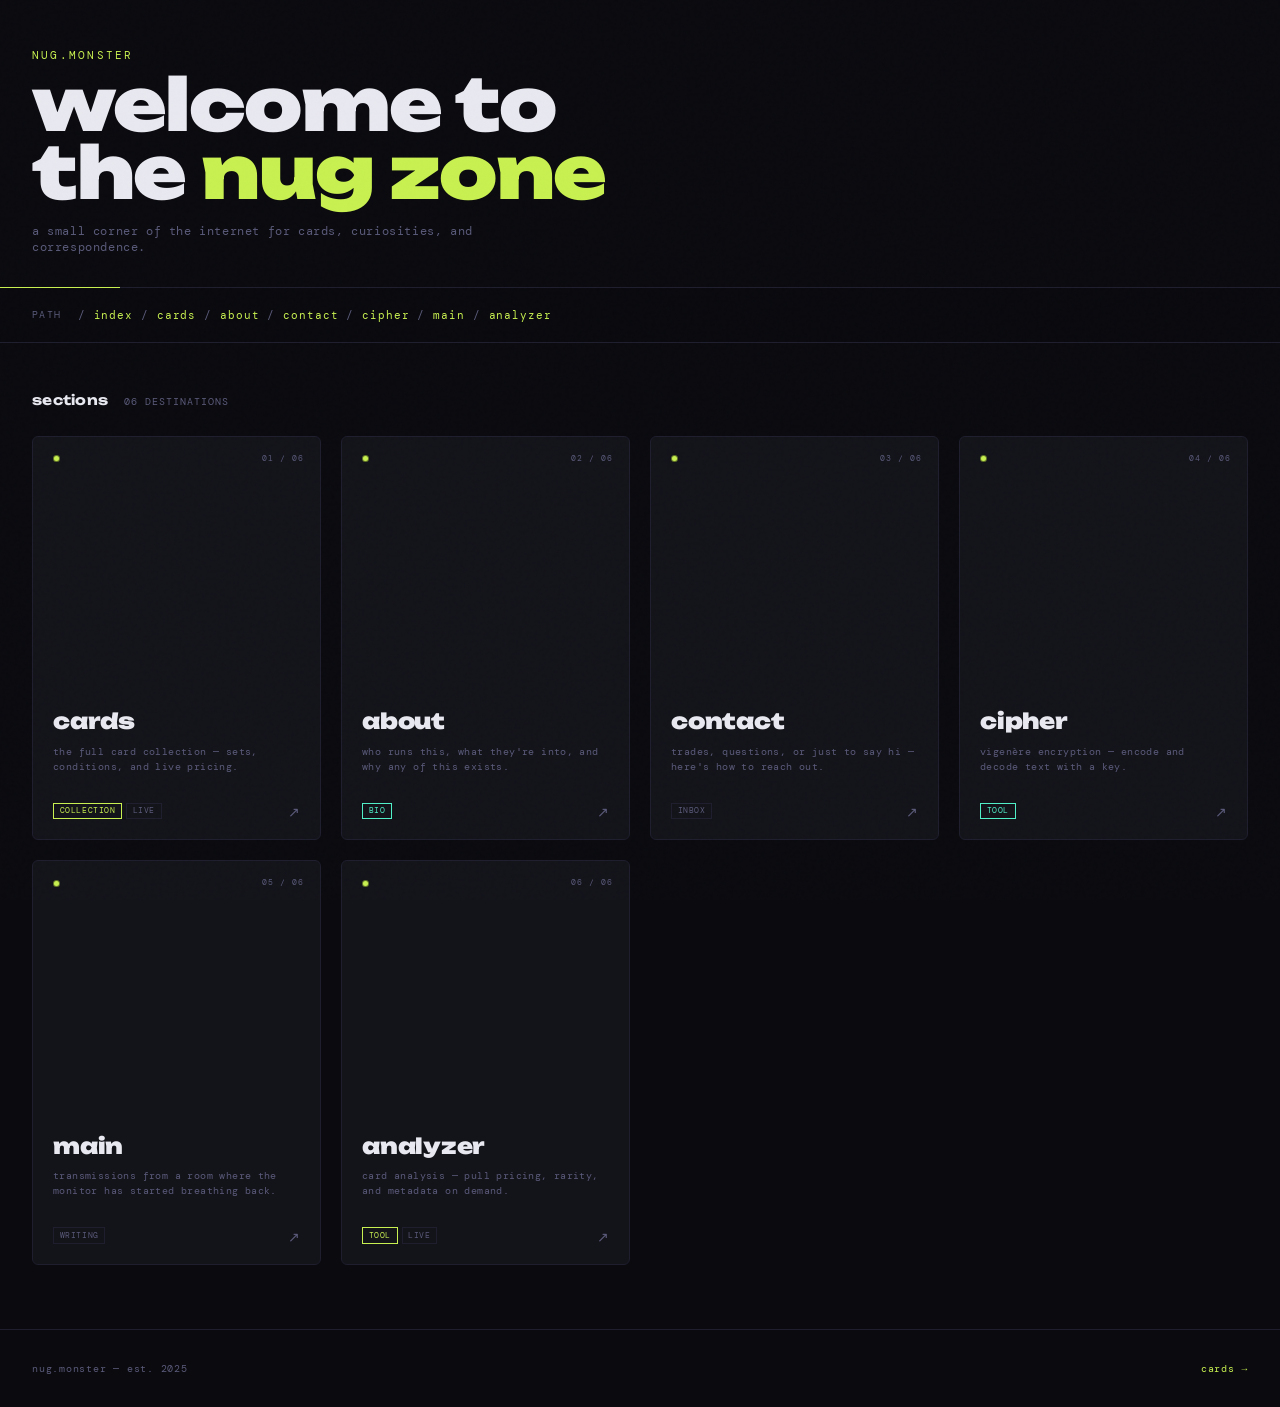
==== commit ce7feb5c: "Updated collection page and added other page" ====
--- a/index.html
+++ b/index.html
@@ -35,26 +35,26 @@
   <main>
     <div class="section-head">
       <span class="section-title">sections</span>
-      <span class="section-count">03 destinations</span>
+      <span class="section-count">06 destinations</span>
     </div>
 
     <div class="tile-grid">
       <a class="tile" href="collection/index.html">
-        <span class="tile-index">01 / 03</span>
+        <span class="tile-index">01 / 06</span>
         <span class="tile-status"></span>
         <div class="tile-body">
           <div class="tile-name">cards</div>
-          <p class="tile-desc">the full card collection — sets, conditions, and live pricing.</p>
+          <p class="tile-desc">the full card collection &mdash; sets, conditions, and live pricing.</p>
           <div class="tile-tags">
             <span class="tag primary">collection</span>
             <span class="tag">live</span>
           </div>
         </div>
-        <span class="tile-arrow">↗</span>
+        <span class="tile-arrow">&#8599;</span>
       </a>
 
       <a class="tile" href="about/index.html">
-        <span class="tile-index">02 / 03</span>
+        <span class="tile-index">02 / 06</span>
         <span class="tile-status"></span>
         <div class="tile-body">
           <div class="tile-name">about</div>
@@ -63,52 +63,68 @@
             <span class="tag secondary">bio</span>
           </div>
         </div>
-        <span class="tile-arrow">↗</span>
+        <span class="tile-arrow">&#8599;</span>
       </a>
 
       <a class="tile" href="contact/index.html">
-        <span class="tile-index">03 / 03</span>
+        <span class="tile-index">03 / 06</span>
         <span class="tile-status"></span>
         <div class="tile-body">
           <div class="tile-name">contact</div>
-          <p class="tile-desc">trades, questions, or just to say hi — here's how to reach out.</p>
+          <p class="tile-desc">trades, questions, or just to say hi &mdash; here's how to reach out.</p>
           <div class="tile-tags">
             <span class="tag">inbox</span>
           </div>
         </div>
-        <span class="tile-arrow">↗</span>
+        <span class="tile-arrow">&#8599;</span>
+      </a>
 
-        <a class="tile" href="Cipher/index.html">
-          <span class="tile-index">03 / 03</span>
-          <span class="tile-status"></span>
-          <div class="tile-body">
-            <div class="tile-name">Cipher</div>
-            <p class="tile-desc">trades, questions, or just to say hi — here's how to reach out.</p>
-            <div class="tile-tags">
-              <span class="tag">inbox</span>
-            </div>
+      <a class="tile" href="Cipher/index.html">
+        <span class="tile-index">04 / 06</span>
+        <span class="tile-status"></span>
+        <div class="tile-body">
+          <div class="tile-name">cipher</div>
+          <p class="tile-desc">vigen&egrave;re encryption &mdash; encode and decode text with a key.</p>
+          <div class="tile-tags">
+            <span class="tag secondary">tool</span>
           </div>
-          <span class="tile-arrow">↗</span>
+        </div>
+        <span class="tile-arrow">&#8599;</span>
+      </a>
 
-          <a class="tile" href="main/index.html">
-            <span class="tile-index">03 / 03</span>
-            <span class="tile-status"></span>
-            <div class="tile-body">
-              <div class="tile-name">Main</div>
-              <p class="tile-desc">Main page</p>
-              <div class="tile-tags">
-                <span class="tag">inbox</span>
-              </div>
-            </div>
-            <span class="tile-arrow">↗</span>
-          </a>
+      <a class="tile" href="main/index.html">
+        <span class="tile-index">05 / 06</span>
+        <span class="tile-status"></span>
+        <div class="tile-body">
+          <div class="tile-name">main</div>
+          <p class="tile-desc">transmissions from a room where the monitor has started breathing back.</p>
+          <div class="tile-tags">
+            <span class="tag">writing</span>
+          </div>
+        </div>
+        <span class="tile-arrow">&#8599;</span>
+      </a>
+
+      <a class="tile" href="Analyzer/index.html">
+        <span class="tile-index">06 / 06</span>
+        <span class="tile-status"></span>
+        <div class="tile-body">
+          <div class="tile-name">analyzer</div>
+          <p class="tile-desc">card analysis &mdash; pull pricing, rarity, and metadata on demand.</p>
+          <div class="tile-tags">
+            <span class="tag primary">tool</span>
+            <span class="tag">live</span>
+          </div>
+        </div>
+        <span class="tile-arrow">&#8599;</span>
+      </a>
     </div>
   </main>
 
   <footer>
-    <span>nug.monster — est. 2025</span>
-    <span><a href="index.html">cards →</a></span>
+    <span>nug.monster &mdash; est. 2025</span>
+    <span><a href="collection/index.html">cards &rarr;</a></span>
   </footer>
 </body>
 
-</html>+</html>
--- a/styles.css
+++ b/styles.css
@@ -393,4 +393,61 @@
     aspect-ratio: auto;
     min-height: 220px;
   }
+
+  /* ── Editor Specifics ── */
+  .editor-page {
+    /* This ensures the editor looks like a-separate-app-module */
+    display: flex;
+    flex-direction: column;
+  }
+
+  .workstation {
+    display: flex;
+    gap: 2rem;
+    padding: 2rem;
+  }
+
+  .canvas-container {
+    flex: 1;
+    background: #000;
+    /* Pure black for-the-image-to-pop */
+    border: 1px solid var(--border);
+    border-radius: 8px;
+    position: relative;
+    display: flex;
+    align-items: center;
+    justify-content: center;
+    min-height: 500px;
+    box-shadow: 0 20px 50px rgba(0, 0, 0, 0.5);
+  }
+
+  .control-panel {
+    width: 300px;
+    background: var(--surface);
+    border: 1px solid var(--border);
+    border-radius: 8px;
+    padding: 1.5rem;
+    height: fit-content;
+  }
+
+  .mini-input {
+    background: var(--bg);
+    border: 1px solid var-border;
+    color: var(--accent);
+    padding: 0.5rem;
+    width: 60px;
+    text-align: center;
+  }
+
+  .btn-accent {
+    width: 100%;
+    padding: 1rem;
+    background: var(--accent);
+    color: var(--bg);
+    font-weight: 900;
+    border: none;
+    border-radius: 4px;
+    cursor: pointer;
+    font-family: 'Unbounded', sans-serif;
+  }
 }
